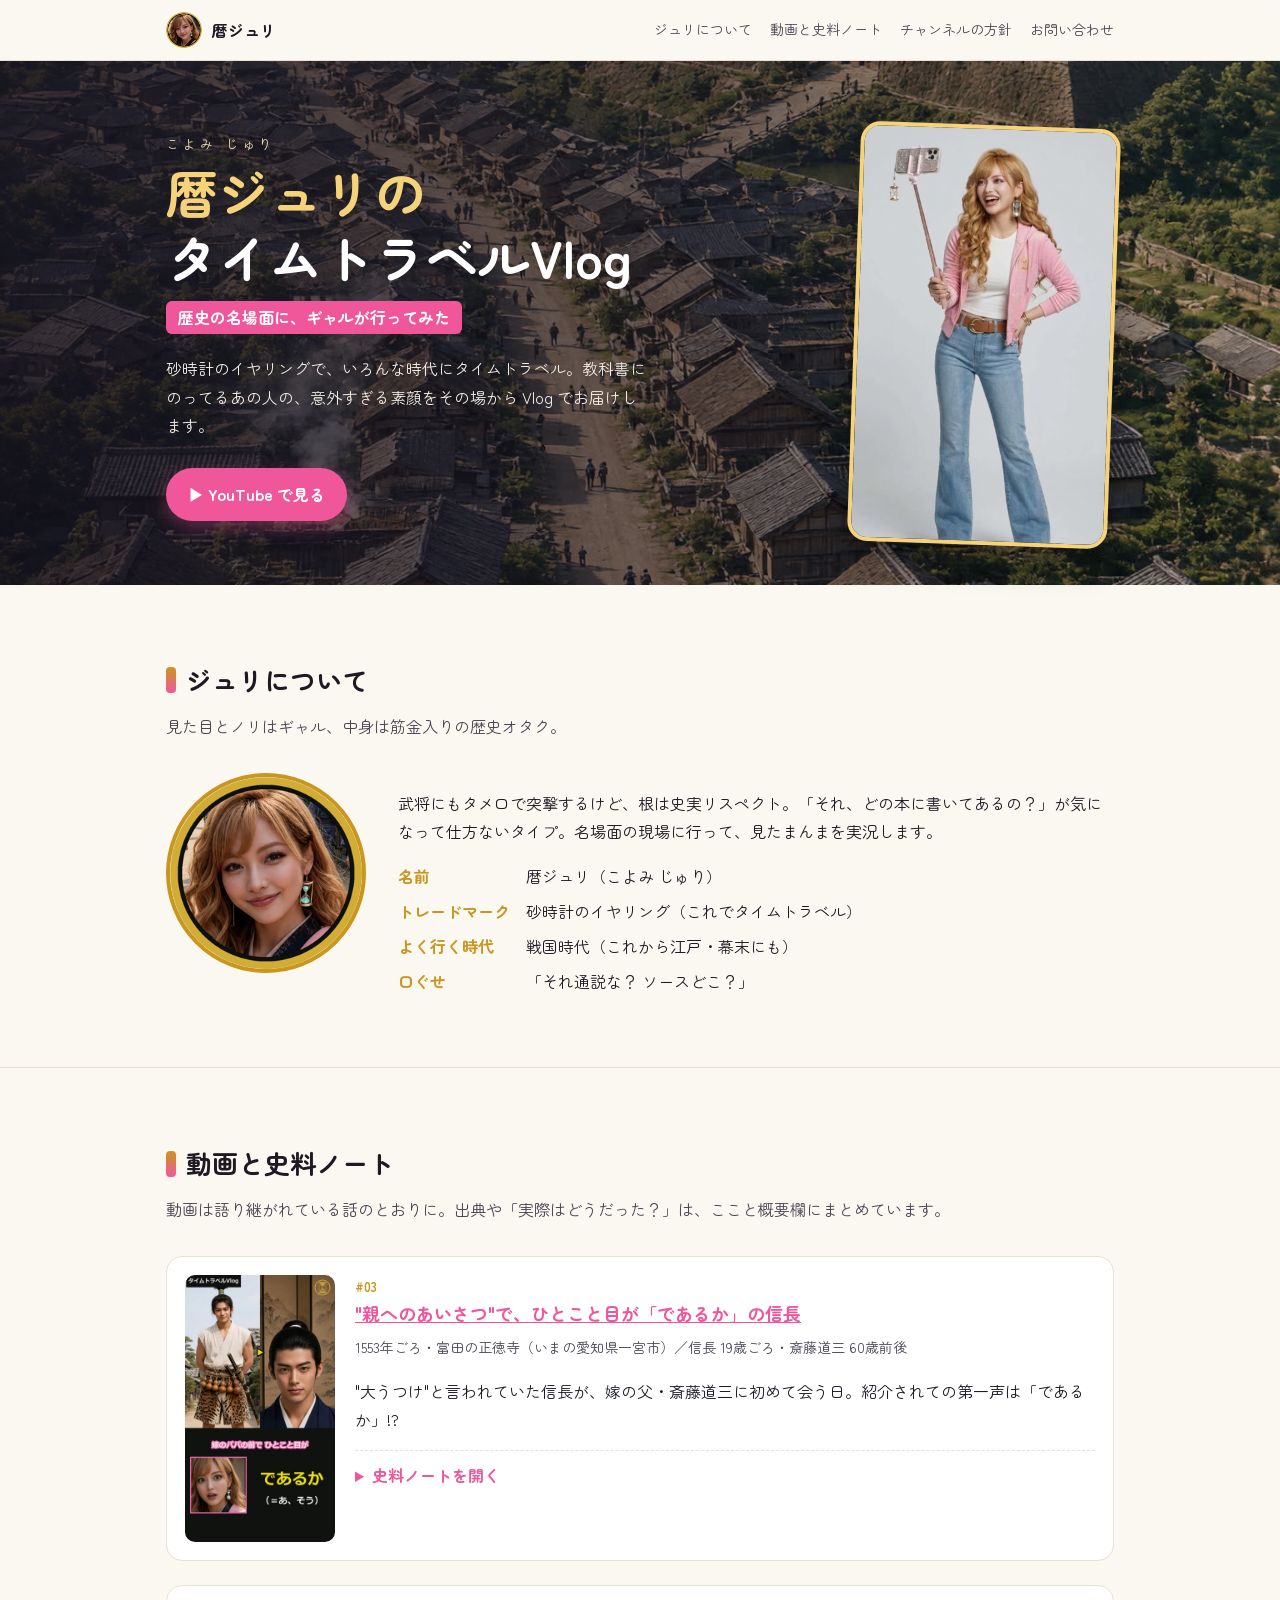
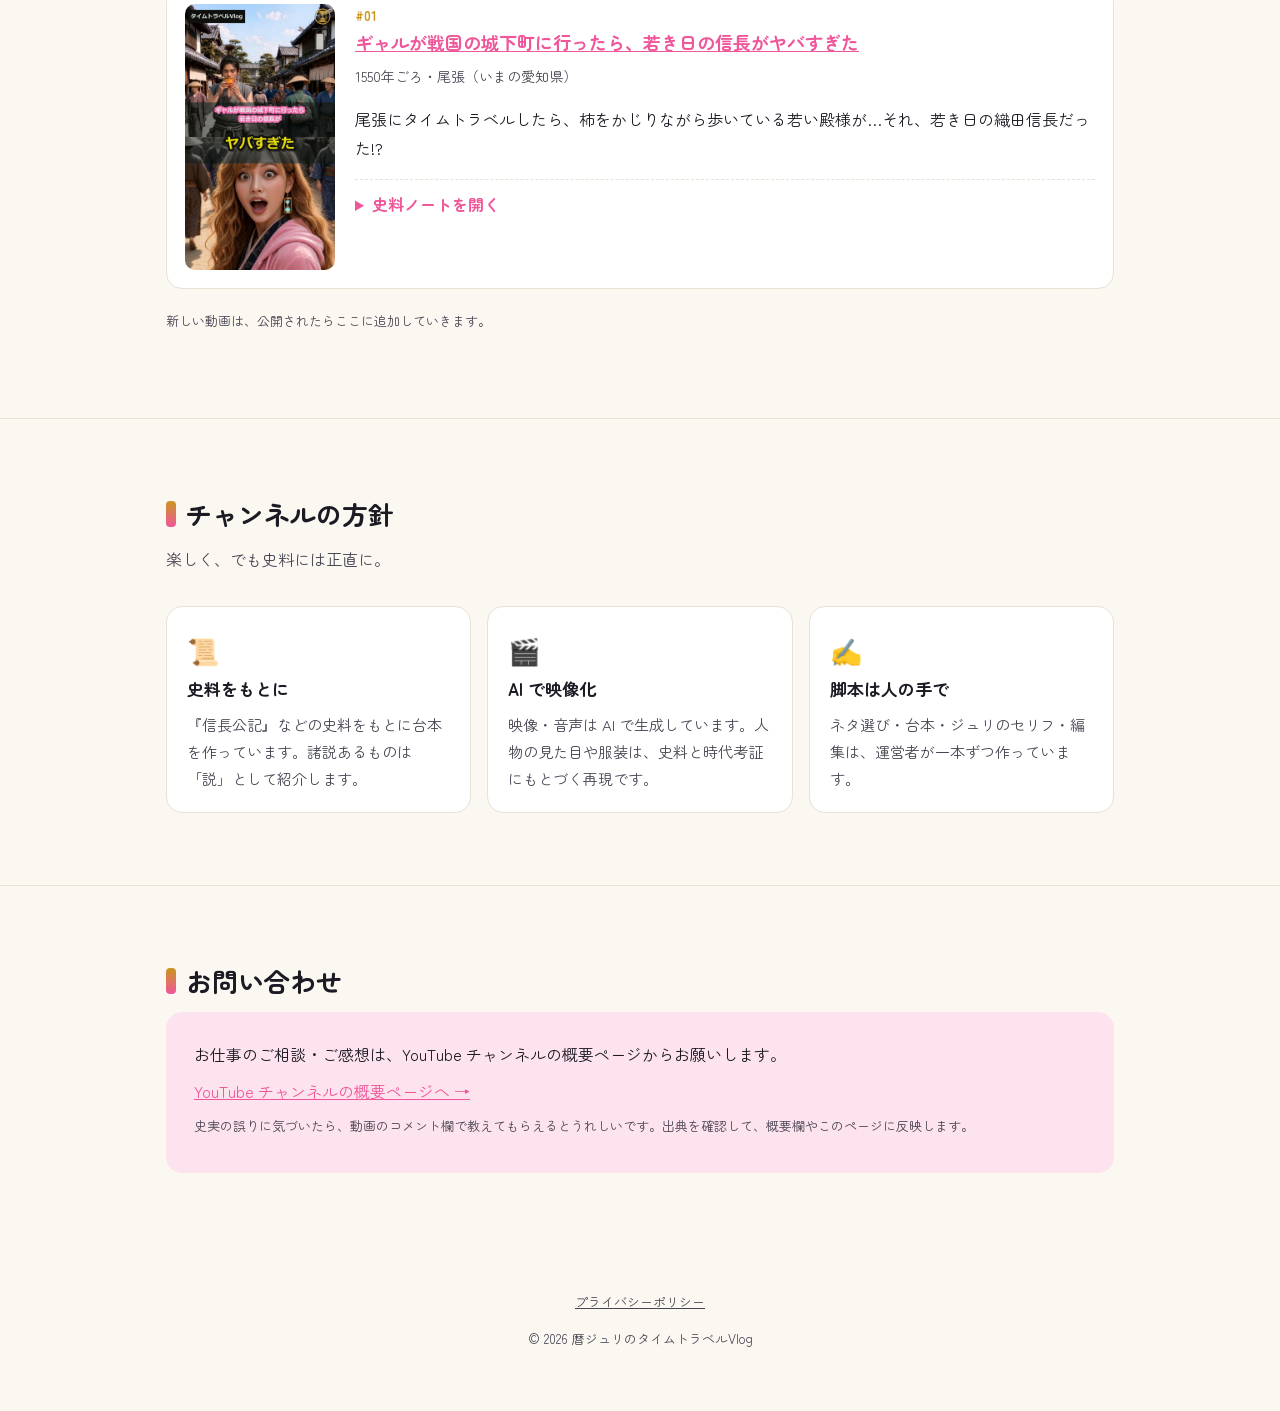
==== index.html @ 8c5e72a0 "Add files via upload" ====
<!doctype html>
<html lang="ja">
<head>
<meta charset="utf-8">
<meta name="viewport" content="width=device-width, initial-scale=1">
<title>暦ジュリのタイムトラベルVlog</title>
<meta name="description" content="歴史の名場面にタイムトラベルするギャル「暦ジュリ」の YouTube チャンネル公式サイト。動画の一覧と、出典・答え合わせの史料ノート。">
<meta property="og:title" content="暦ジュリのタイムトラベルVlog">
<meta property="og:description" content="歴史の名場面に、ギャルが行ってみた。動画と史料ノートの公式サイト。">
<meta property="og:image" content="icon.png">
<link rel="icon" href="favicon.png">
<link rel="preconnect" href="https://fonts.googleapis.com">
<link rel="preconnect" href="https://fonts.gstatic.com" crossorigin>
<link href="https://fonts.googleapis.com/css2?family=Zen+Maru+Gothic:wght@400;700&display=swap" rel="stylesheet">
<link rel="stylesheet" href="style.css">
</head>
<body>

<header class="nav">
  <div class="wrap">
    <a class="brand" href="#top"><img src="icon.png" alt="">暦ジュリ</a>
    <ul>
      <li><a href="#juri">ジュリについて</a></li>
      <li><a href="#videos">動画と史料ノート</a></li>
      <li><a href="#policy">チャンネルの方針</a></li>
      <li><a href="#contact">お問い合わせ</a></li>
    </ul>
  </div>
</header>

<div class="hero" id="top">
  <div class="wrap">
    <div class="hero-text">
      <p class="ruby">こよみ じゅり</p>
      <h1>暦ジュリの<br><span>タイムトラベルVlog</span></h1>
      <p class="tagline">歴史の名場面に、ギャルが行ってみた</p>
      <p class="lead">砂時計のイヤリングで、いろんな時代にタイムトラベル。教科書にのってるあの人の、意外すぎる素顔をその場から Vlog でお届けします。</p>
      <a class="btn" href="https://www.youtube.com/@koyomijuri" target="_blank" rel="noopener">▶ YouTube で見る</a>
    </div>
    <div class="hero-juri"><img src="juri.jpg" alt="自撮り棒を持って笑う暦ジュリ"></div>
  </div>
</div>

<main>
<section id="juri">
  <div class="wrap">
    <h2>ジュリについて</h2>
    <p class="sub">見た目とノリはギャル、中身は筋金入りの歴史オタク。</p>
    <div class="profile">
      <img src="icon.png" alt="暦ジュリの顔">
      <div>
        <p>武将にもタメ口で突撃するけど、根は史実リスペクト。「それ、どの本に書いてあるの？」が気になって仕方ないタイプ。名場面の現場に行って、見たまんまを実況します。</p>
        <dl>
          <dt>名前</dt><dd>暦ジュリ（こよみ じゅり）</dd>
          <dt>トレードマーク</dt><dd>砂時計のイヤリング（これでタイムトラベル）</dd>
          <dt>よく行く時代</dt><dd>戦国時代（これから江戸・幕末にも）</dd>
          <dt>口ぐせ</dt><dd>「それ通説な？ ソースどこ？」</dd>
        </dl>
      </div>
    </div>
  </div>
</section>

<section id="videos">
  <div class="wrap">
    <h2>動画と史料ノート</h2>
    <p class="sub">動画は語り継がれている話のとおりに。出典や「実際はどうだった？」は、ここと概要欄にまとめています。</p>

    <div class="videos">
      <article class="video">
        <a class="thumb" href="https://youtube.com/shorts/IfIPSwm0f0c" target="_blank" rel="noopener"><img src="ep-03.jpg" alt="#03 のサムネイル" loading="lazy"></a>
        <div>
          <p class="no">#03</p>
          <h3><a href="https://youtube.com/shorts/IfIPSwm0f0c" target="_blank" rel="noopener">"親へのあいさつ"で、ひとこと目が「であるか」の信長</a></h3>
          <p class="meta">1553年ごろ・富田の正徳寺（いまの愛知県一宮市）／信長 19歳ごろ・斎藤道三 60歳前後</p>
          <p>"大うつけ"と言われていた信長が、嫁の父・斎藤道三に初めて会う日。紹介されての第一声は「であるか」!?</p>
          <details>
            <summary>史料ノートを開く</summary>
            <p class="note">出典:『信長公記』首巻「山城道三と信長御参会の事」（太田牛一）</p>
            <ul>
              <li>道三は町はずれの小さな家に隠れて、信長の行列をのぞき見していた</li>
              <li>行列の信長は茶筅髷・袖を外した湯帷子・腰にひょうたん。長さ約6.4mの朱槍およそ500本、弓・鉄砲500挺</li>
              <li>寺に着くと屏風で囲って髪を結い直し、長袴の正装に。家来たちは「今までのたわけは、わざとだったのか」と肝をつぶした</li>
              <li>「こちらが山城殿（道三）です」と紹介されて「であるか」。そのあと座敷に入って、きちんと礼をした</li>
              <li>帰り道、道三は「わしの子らは、いずれあのたわけの家来になるだろう」と答えた。この日から、道三の前で信長をたわけと言う人はいなくなった</li>
            </ul>
            <p class="note">※ 年代と「初めての対面だった」ことは通説です。服装・髪の形は推定にもとづく再現です。</p>
          </details>
        </div>
      </article>

      <article class="video">
        <a class="thumb" href="https://youtube.com/shorts/iDWsR5XZRWU" target="_blank" rel="noopener"><img src="ep-01.jpg" alt="#01 のサムネイル" loading="lazy"></a>
        <div>
          <p class="no">#01</p>
          <h3><a href="https://youtube.com/shorts/iDWsR5XZRWU" target="_blank" rel="noopener">ギャルが戦国の城下町に行ったら、若き日の信長がヤバすぎた</a></h3>
          <p class="meta">1550年ごろ・尾張（いまの愛知県）</p>
          <p>尾張にタイムトラベルしたら、柿をかじりながら歩いている若い殿様が…それ、若き日の織田信長だった!?</p>
          <details>
            <summary>史料ノートを開く</summary>
            <p class="note">出典:『信長公記』（太田牛一）／ルイス・フロイスの記録</p>
            <ul>
              <li>若いころの信長の身なり（茶筅髷・袖なしの着物・腰の縄とひょうたん）は『信長公記』の記述にもとづく</li>
              <li>町を歩きながら柿や瓜をかじり、人に寄りかかって歩いていた、と書かれている</li>
            </ul>
            <p class="note">※ 諸説あるものは「説」として紹介しています。</p>
          </details>
        </div>
      </article>
    </div>
    <p class="note" style="margin-top:20px">新しい動画は、公開されたらここに追加していきます。</p>
  </div>
</section>

<section id="policy">
  <div class="wrap">
    <h2>チャンネルの方針</h2>
    <p class="sub">楽しく、でも史料には正直に。</p>
    <div class="policy">
      <div>
        <div class="icon">📜</div>
        <h3>史料をもとに</h3>
        <p>『信長公記』などの史料をもとに台本を作っています。諸説あるものは「説」として紹介します。</p>
      </div>
      <div>
        <div class="icon">🎬</div>
        <h3>AI で映像化</h3>
        <p>映像・音声は AI で生成しています。人物の見た目や服装は、史料と時代考証にもとづく再現です。</p>
      </div>
      <div>
        <div class="icon">✍️</div>
        <h3>脚本は人の手で</h3>
        <p>ネタ選び・台本・ジュリのセリフ・編集は、運営者が一本ずつ作っています。</p>
      </div>
    </div>
  </div>
</section>

<section id="contact">
  <div class="wrap">
    <h2>お問い合わせ</h2>
    <div class="contact">
      <p>お仕事のご相談・ご感想は、YouTube チャンネルの概要ページからお願いします。</p>
      <p><a href="https://www.youtube.com/@koyomijuri/about" target="_blank" rel="noopener">YouTube チャンネルの概要ページへ →</a></p>
      <p class="note">史実の誤りに気づいたら、動画のコメント欄で教えてもらえるとうれしいです。出典を確認して、概要欄やこのページに反映します。</p>
    </div>
  </div>
</section>
</main>

<footer>
  <div class="wrap">
    <p><a href="privacy.html">プライバシーポリシー</a></p>
    <p>© 2026 暦ジュリのタイムトラベルVlog</p>
  </div>
</footer>

</body>
</html>
---- style.css ----
:root {
  --ink: #1d1a24;
  --ink-soft: #4a4553;
  --paper: #fbf8f2;
  --card: #ffffff;
  --line: #e8e1d4;
  --gold: #c9971f;
  --gold-soft: #f3e4b9;
  --pink: #f0569a;
  --pink-soft: #fde3ee;
  --radius: 16px;
}
@media (prefers-color-scheme: dark) {
  :root {
    --ink: #f3eee6;
    --ink-soft: #c2bbb0;
    --paper: #17141c;
    --card: #221e29;
    --line: #3a3443;
    --gold-soft: #3d3218;
    --pink-soft: #3d1f2d;
  }
}
* { box-sizing: border-box; }
html { scroll-behavior: smooth; }
body {
  margin: 0;
  background: var(--paper);
  color: var(--ink);
  font-family: "Zen Maru Gothic", "Hiragino Maru Gothic ProN", "Yu Gothic", sans-serif;
  line-height: 1.8;
  font-size: 16px;
}
a { color: var(--pink); }
img { max-width: 100%; display: block; }
.wrap { max-width: 980px; margin: 0 auto; padding: 0 16px; }
.hero .wrap > *, .profile > *, .video > * { min-width: 0; }
h3, p, li, dd { overflow-wrap: anywhere; }

/* ヘッダー */
.nav {
  position: sticky; top: 0; z-index: 10;
  background: color-mix(in srgb, var(--paper) 88%, transparent);
  backdrop-filter: blur(8px);
  border-bottom: 1px solid var(--line);
}
.nav .wrap { display: flex; align-items: center; justify-content: space-between; height: 60px; gap: 12px; }
.brand { display: flex; align-items: center; gap: 10px; text-decoration: none; color: var(--ink); font-weight: 700; }
.brand img { width: 36px; height: 36px; border-radius: 50%; }
.nav ul { display: flex; gap: 18px; list-style: none; margin: 0; padding: 0; font-size: 14px; }
.nav ul a { color: var(--ink-soft); text-decoration: none; }
.nav ul a:hover { color: var(--pink); }

/* ヒーロー */
.hero {
  position: relative;
  background: url("hero-bg.jpg") center / cover no-repeat;
  color: #fff;
}
.hero::before {
  content: ""; position: absolute; inset: 0;
  background: linear-gradient(90deg, rgba(20,16,28,.82) 0%, rgba(20,16,28,.55) 55%, rgba(20,16,28,.2) 100%);
}
.hero .wrap { position: relative; display: grid; grid-template-columns: 1fr 260px; align-items: end; gap: 24px; padding-top: 64px; }
.hero-text { padding-bottom: 64px; }
.hero .ruby { font-size: 13px; letter-spacing: .3em; color: var(--gold-soft); margin: 0; }
.hero h1 { font-size: clamp(32px, 6vw, 52px); line-height: 1.25; margin: 4px 0 12px; color: #f6d27a; }
.hero h1 span { color: #fff; }
.tagline {
  display: inline-block; background: var(--pink); color: #fff;
  padding: 2px 12px; border-radius: 6px; font-weight: 700; margin: 0 0 20px;
}
.hero p.lead { max-width: 30em; margin: 0 0 28px; color: #f1ece4; }
.btn {
  display: inline-flex; align-items: center; gap: 8px;
  background: var(--pink); color: #fff; text-decoration: none; font-weight: 700;
  padding: 12px 22px; border-radius: 999px; box-shadow: 0 6px 18px rgba(240,86,154,.35);
}
.btn:hover { filter: brightness(1.08); }
.hero-juri { padding-bottom: 40px; }
.hero-juri img { width: 100%; height: auto; max-height: 420px; object-fit: cover; object-position: top; border-radius: 20px; border: 4px solid #f6d27a; box-shadow: 0 14px 32px rgba(0,0,0,.45); transform: rotate(2deg); }

/* セクション */
section { padding: 72px 0; }
section + section { border-top: 1px solid var(--line); }
h2 { font-size: 26px; margin: 0 0 8px; display: flex; align-items: center; gap: 10px; }
h2::before { content: ""; width: 10px; height: 26px; border-radius: 4px; background: linear-gradient(var(--gold), var(--pink)); }
.sub { color: var(--ink-soft); margin: 0 0 32px; }

/* ジュリ紹介 */
.profile { display: grid; grid-template-columns: 200px 1fr; gap: 32px; align-items: start; }
.profile img { border-radius: 50%; border: 4px solid var(--gold); }
.profile dl { display: grid; grid-template-columns: 7em 1fr; gap: 6px 16px; margin: 16px 0 0; }
.profile dt { color: var(--gold); font-weight: 700; }
.profile dd { margin: 0; }

/* 動画 */
.videos { display: grid; gap: 24px; }
.video {
  display: grid; grid-template-columns: 150px 1fr; gap: 20px;
  background: var(--card); border: 1px solid var(--line); border-radius: var(--radius); padding: 18px;
}
.video .thumb { border-radius: 10px; overflow: hidden; aspect-ratio: 9 / 16; background: var(--line); }
.video .thumb img { width: 100%; height: 100%; object-fit: cover; }
.video .no { font-size: 13px; color: var(--gold); font-weight: 700; margin: 0; }
.video h3 { font-size: 18px; margin: 2px 0 8px; line-height: 1.5; }
.meta { font-size: 14px; color: var(--ink-soft); margin: 0 0 10px; }
details { border-top: 1px dashed var(--line); margin-top: 12px; padding-top: 10px; }
summary { cursor: pointer; font-weight: 700; color: var(--pink); }
details ul { padding-left: 1.2em; margin: 10px 0 0; font-size: 15px; }
details li { margin-bottom: 6px; }
.note { font-size: 13px; color: var(--ink-soft); }

/* 方針 */
.policy { display: grid; grid-template-columns: repeat(3, 1fr); gap: 16px; }
.policy > div { background: var(--card); border: 1px solid var(--line); border-radius: var(--radius); padding: 20px; }
.policy h3 { margin: 0 0 6px; font-size: 17px; }
.policy p { margin: 0; font-size: 15px; color: var(--ink-soft); }
.policy .icon { font-size: 26px; }

/* 連絡 */
.contact { background: var(--pink-soft); border-radius: var(--radius); padding: 28px; }
.contact p { margin: 0 0 8px; }

footer { padding: 32px 0 48px; font-size: 13px; color: var(--ink-soft); text-align: center; }
footer a { color: var(--ink-soft); }

/* プライバシーポリシー */
.doc { max-width: 760px; }
.doc h1 { font-size: 28px; }
.doc h2 { font-size: 19px; margin-top: 32px; }
.doc h2::before { height: 19px; width: 8px; }

@media (max-width: 720px) {
  .nav ul { display: none; }
  .hero .wrap { grid-template-columns: 1fr; padding-top: 40px; }
  .hero-text { padding-bottom: 8px; }
  .hero-juri { justify-self: center; width: 180px; padding-bottom: 32px; }
  .profile { grid-template-columns: 1fr; }
  .profile img { width: 160px; }
  .video { grid-template-columns: 96px 1fr; gap: 14px; padding: 14px; }
  .policy { grid-template-columns: 1fr; }
  section { padding: 52px 0; }
}
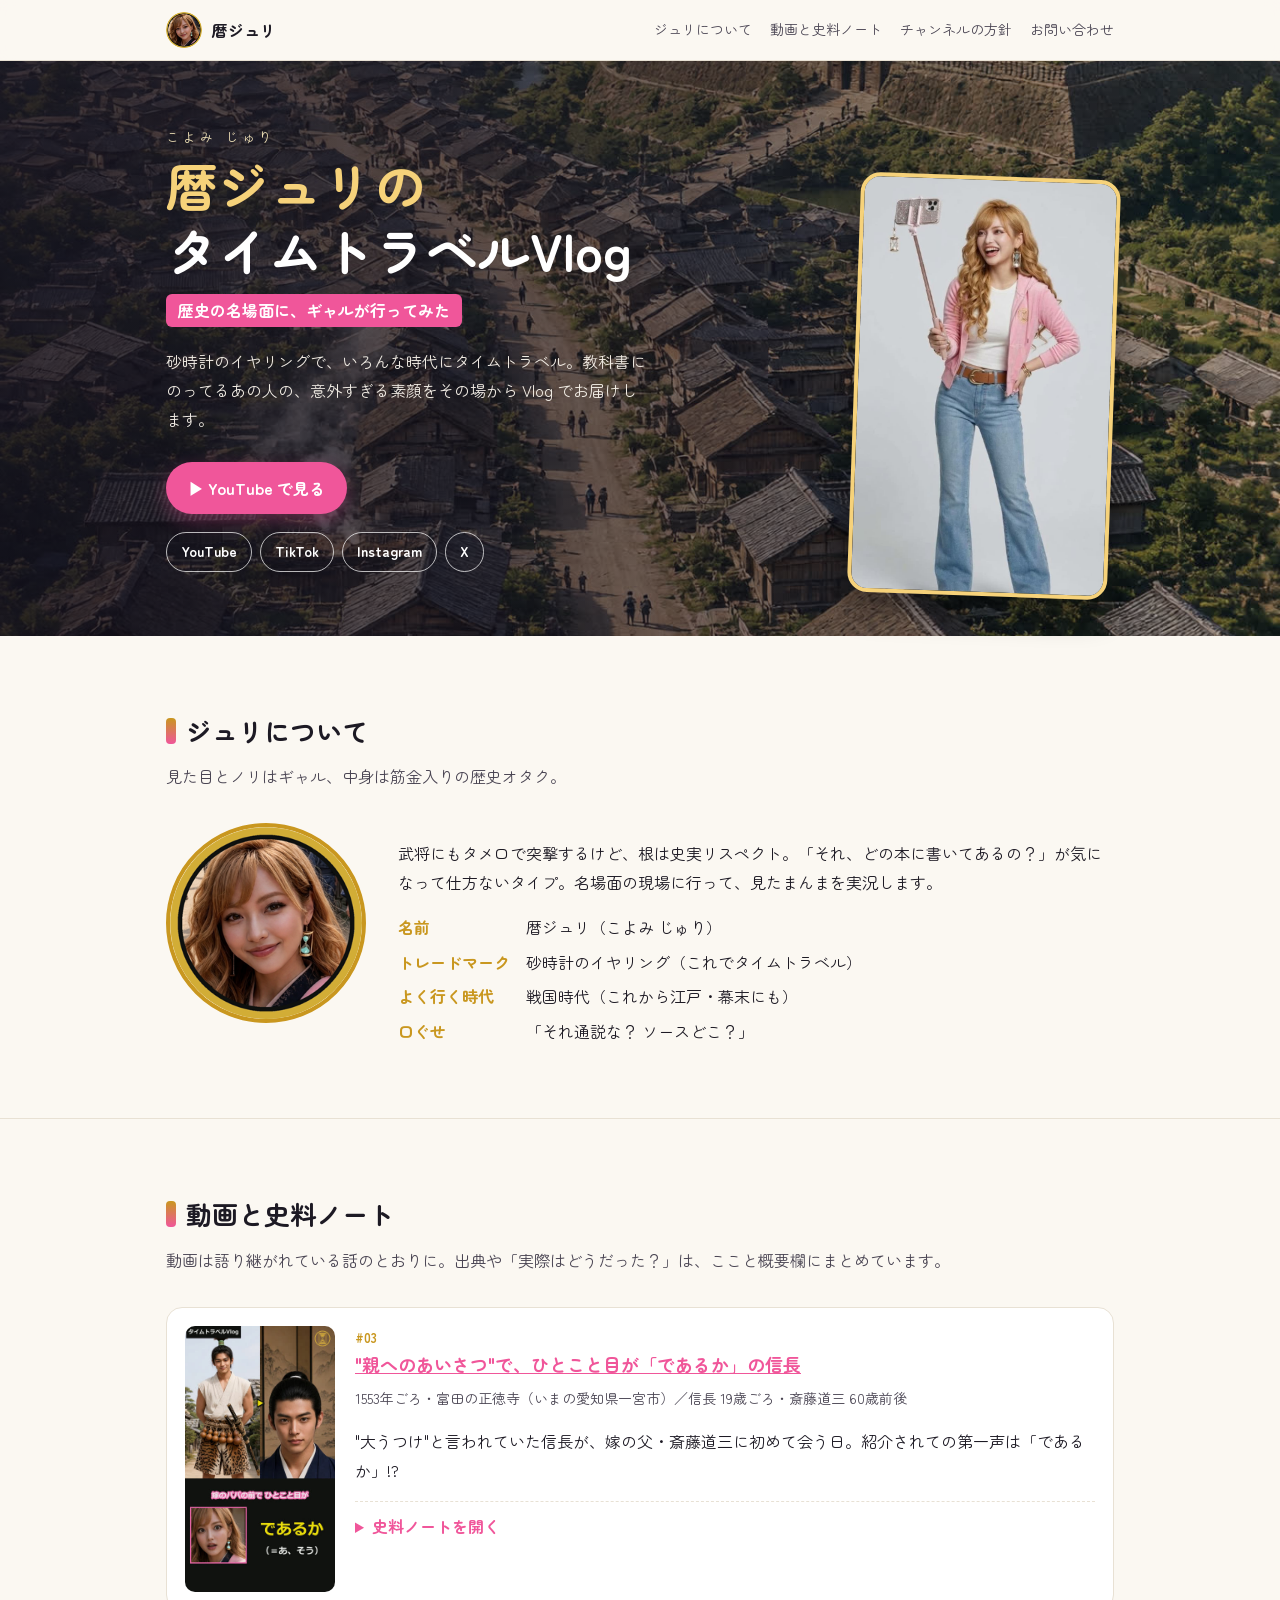
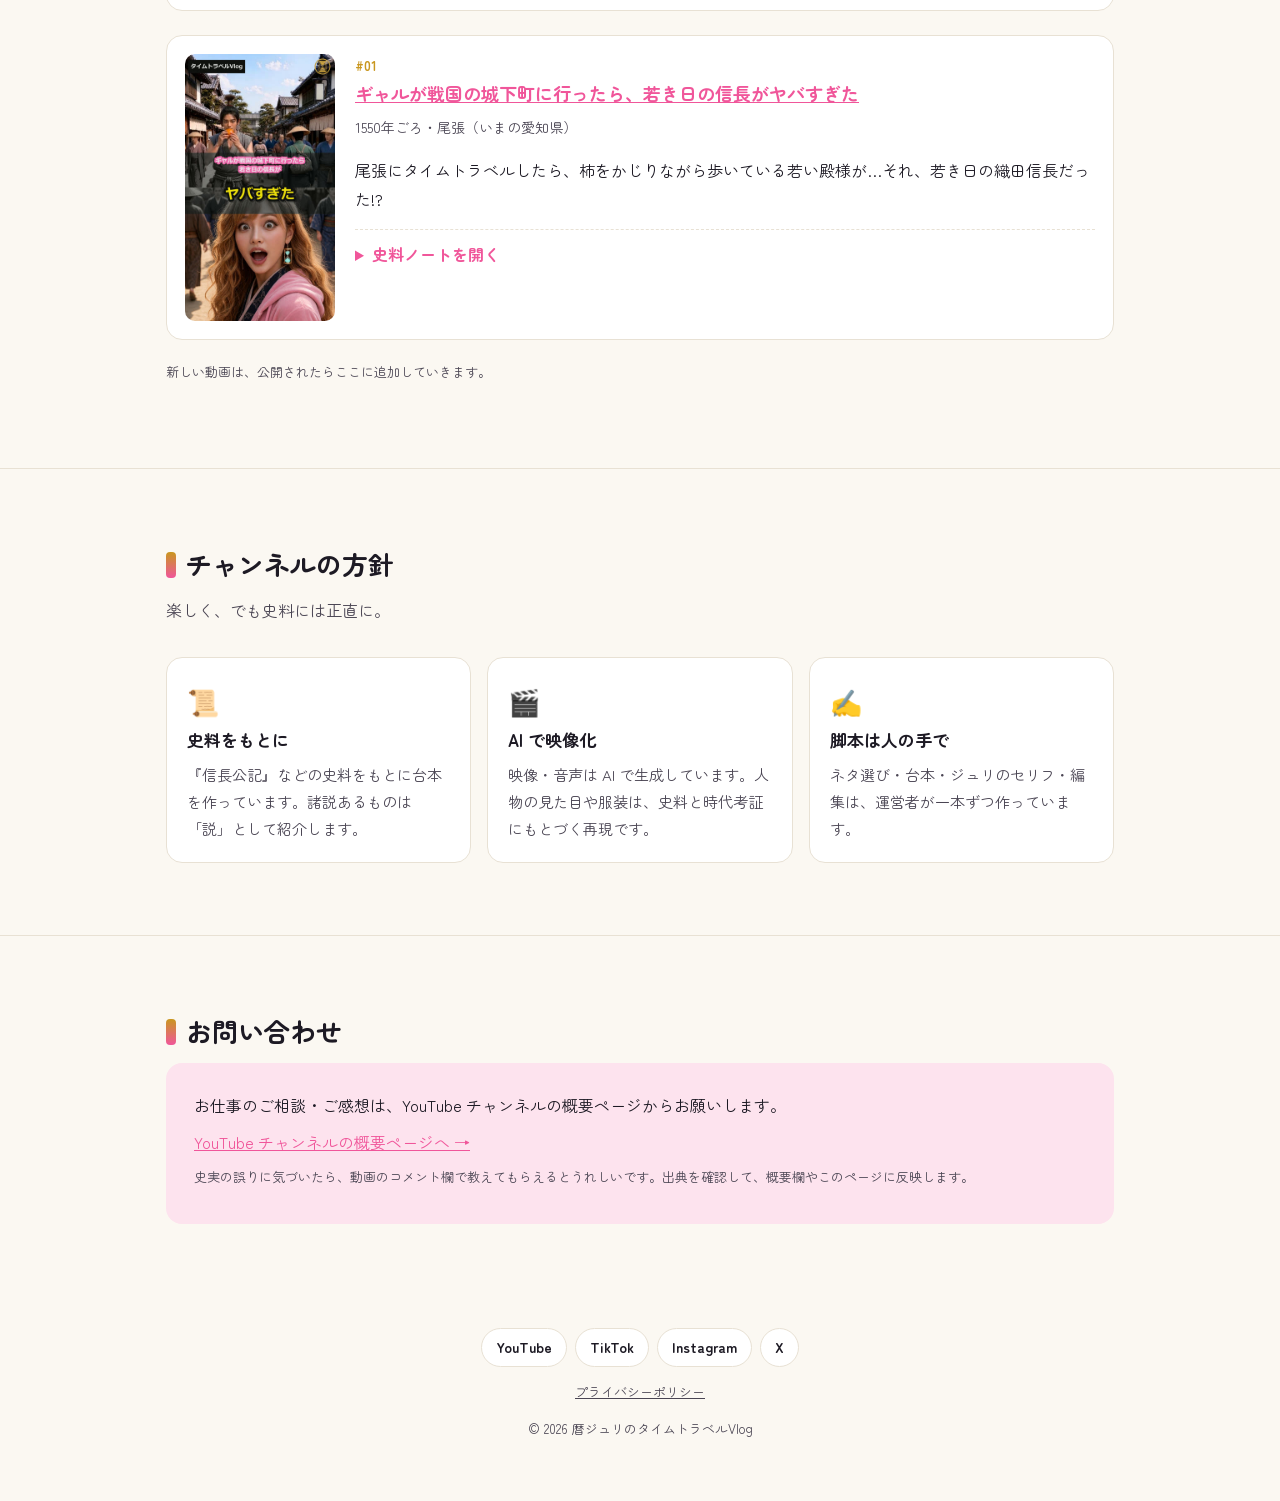
==== commit 7dd955c5: "Add files via upload" ====
--- a/index.html
+++ b/index.html
@@ -36,6 +36,12 @@
       <p class="tagline">歴史の名場面に、ギャルが行ってみた</p>
       <p class="lead">砂時計のイヤリングで、いろんな時代にタイムトラベル。教科書にのってるあの人の、意外すぎる素顔をその場から Vlog でお届けします。</p>
       <a class="btn" href="https://www.youtube.com/@koyomijuri" target="_blank" rel="noopener">▶ YouTube で見る</a>
+      <ul class="sns hero-sns">
+        <li><a href="https://www.youtube.com/@koyomijuri" target="_blank" rel="noopener">YouTube</a></li>
+        <li><a href="https://www.tiktok.com/@koyomijuri" target="_blank" rel="noopener">TikTok</a></li>
+        <li><a href="https://www.instagram.com/koyomi_juri/" target="_blank" rel="noopener">Instagram</a></li>
+        <li><a href="https://x.com/koyomijuri" target="_blank" rel="noopener">X</a></li>
+      </ul>
     </div>
     <div class="hero-juri"><img src="juri.jpg" alt="自撮り棒を持って笑う暦ジュリ"></div>
   </div>
@@ -150,6 +156,12 @@
 
 <footer>
   <div class="wrap">
+    <ul class="sns foot-sns">
+        <li><a href="https://www.youtube.com/@koyomijuri" target="_blank" rel="noopener">YouTube</a></li>
+        <li><a href="https://www.tiktok.com/@koyomijuri" target="_blank" rel="noopener">TikTok</a></li>
+        <li><a href="https://www.instagram.com/koyomi_juri/" target="_blank" rel="noopener">Instagram</a></li>
+        <li><a href="https://x.com/koyomijuri" target="_blank" rel="noopener">X</a></li>
+      </ul>
     <p><a href="privacy.html">プライバシーポリシー</a></p>
     <p>© 2026 暦ジュリのタイムトラベルVlog</p>
   </div>
--- a/style.css
+++ b/style.css
@@ -80,6 +80,16 @@
 .hero-juri { padding-bottom: 40px; }
 .hero-juri img { width: 100%; height: auto; max-height: 420px; object-fit: cover; object-position: top; border-radius: 20px; border: 4px solid #f6d27a; box-shadow: 0 14px 32px rgba(0,0,0,.45); transform: rotate(2deg); }
 
+/* SNS */
+.sns { list-style: none; margin: 0; padding: 0; display: flex; flex-wrap: wrap; gap: 8px; }
+.sns a { display: inline-block; padding: 6px 14px; border-radius: 999px; font-size: 14px; font-weight: 700; text-decoration: none; }
+.hero-sns { margin-top: 18px; }
+.hero-sns a { color: #fff; border: 1.5px solid rgba(255,255,255,.7); }
+.hero-sns a:hover { background: rgba(255,255,255,.15); }
+.foot-sns { justify-content: center; margin-bottom: 12px; }
+.foot-sns a { color: var(--ink); border: 1.5px solid var(--line); background: var(--card); }
+.foot-sns a:hover { border-color: var(--pink); color: var(--pink); }
+
 /* セクション */
 section { padding: 72px 0; }
 section + section { border-top: 1px solid var(--line); }
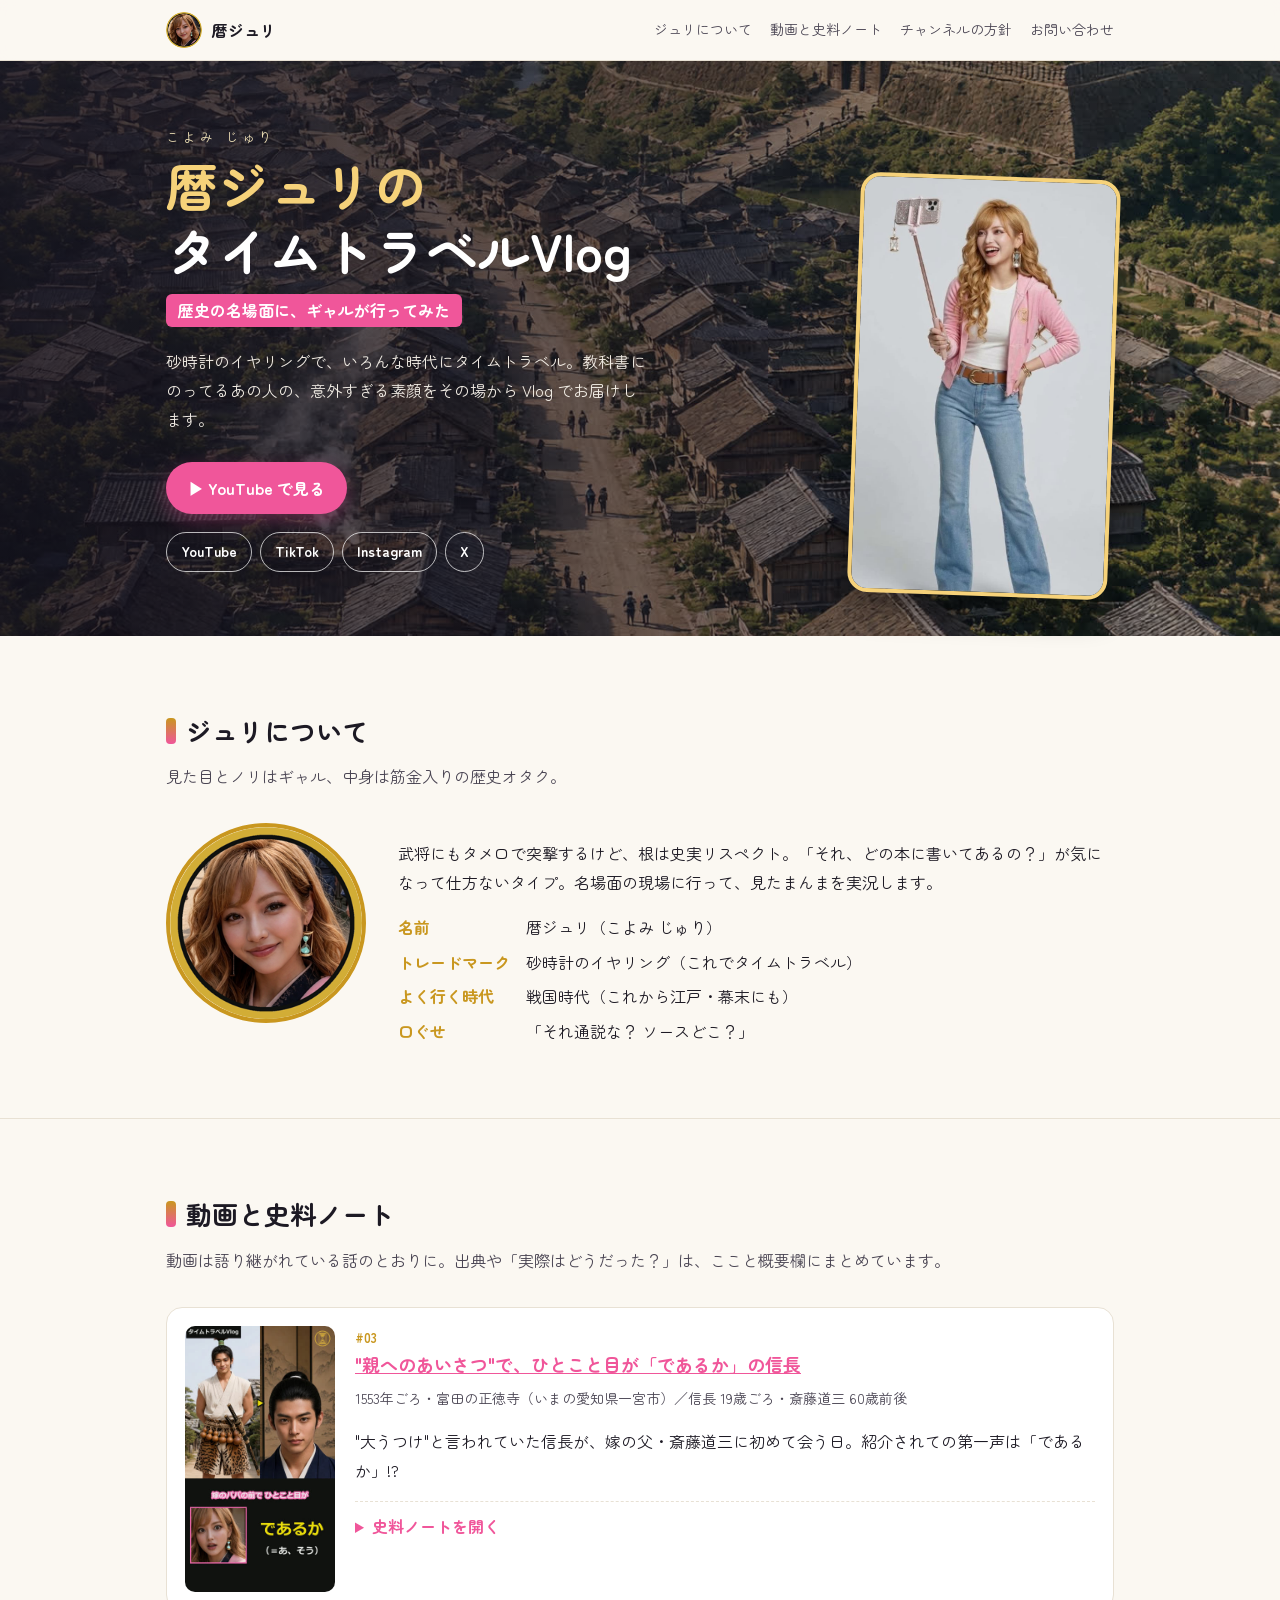
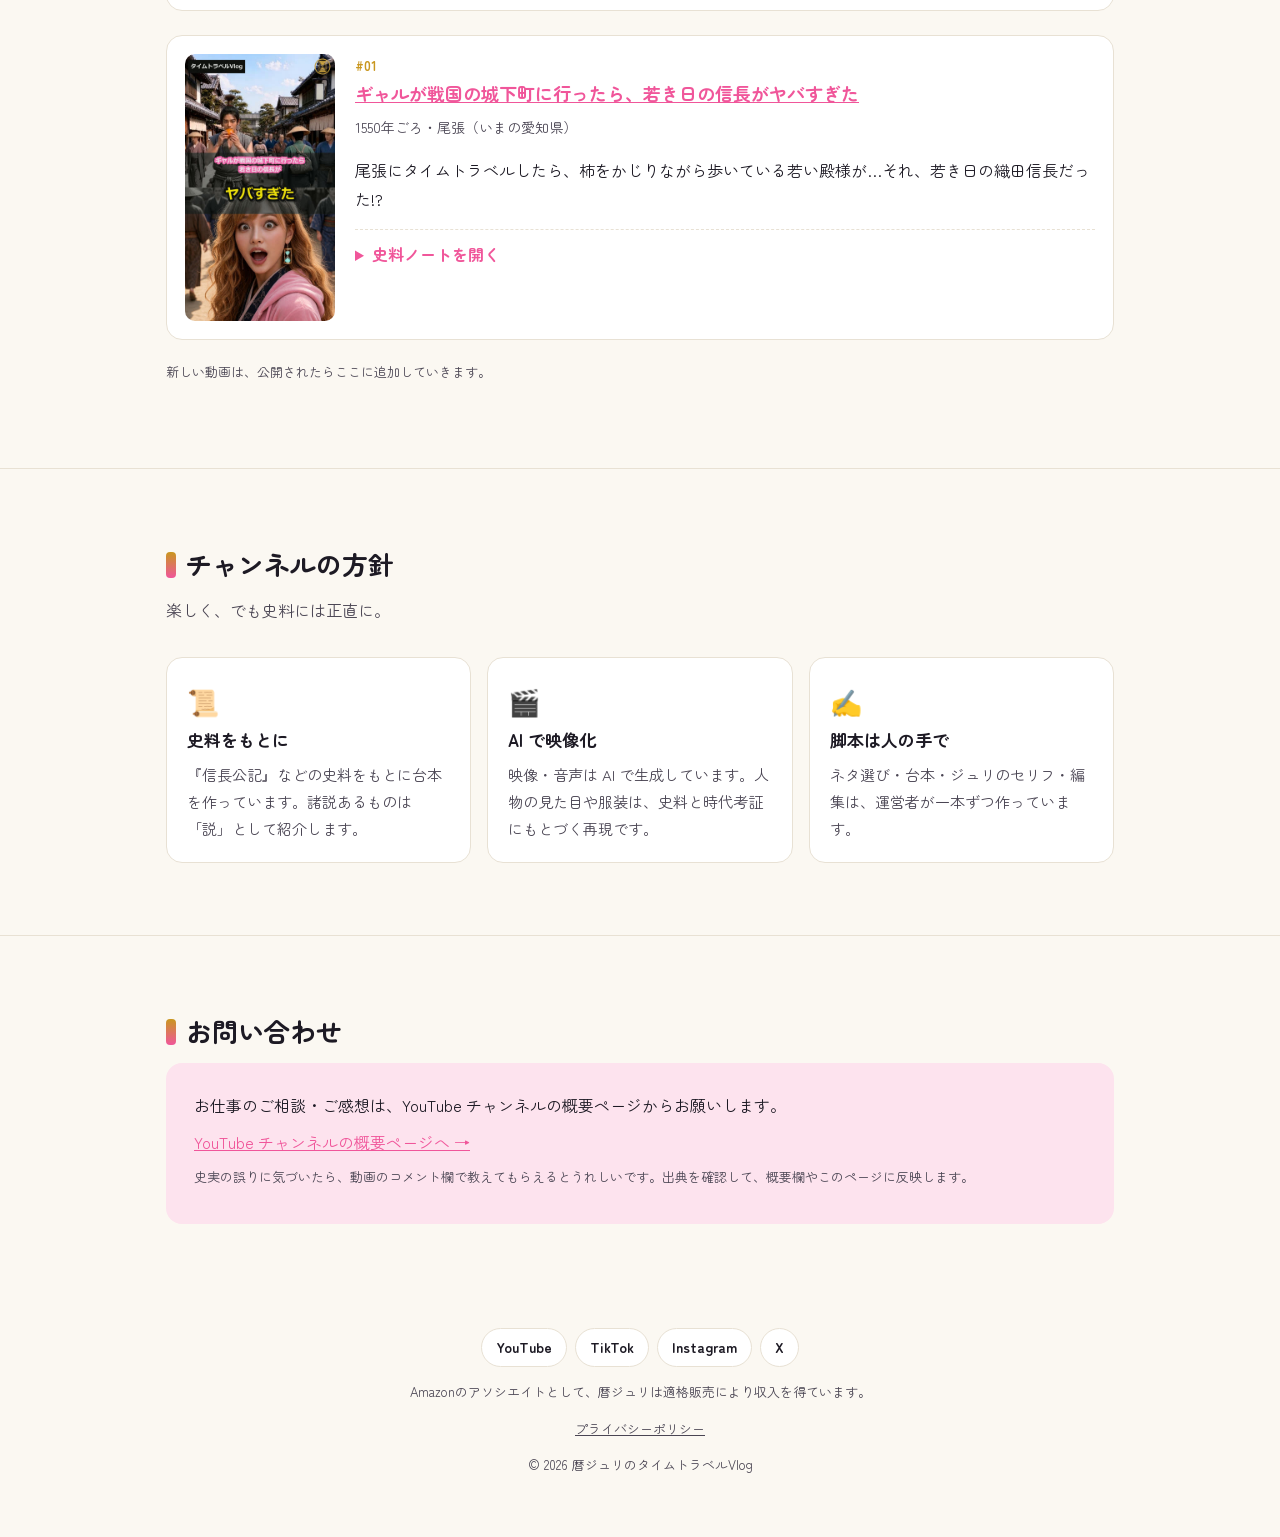
==== commit 15390b17: "index.html: Amazon アソシエイトの表示を追加" ====
--- a/index.html
+++ b/index.html
@@ -162,6 +162,7 @@
         <li><a href="https://www.instagram.com/koyomi_juri/" target="_blank" rel="noopener">Instagram</a></li>
         <li><a href="https://x.com/koyomijuri" target="_blank" rel="noopener">X</a></li>
       </ul>
+    <p class="note">Amazonのアソシエイトとして、暦ジュリは適格販売により収入を得ています。</p>
     <p><a href="privacy.html">プライバシーポリシー</a></p>
     <p>© 2026 暦ジュリのタイムトラベルVlog</p>
   </div>
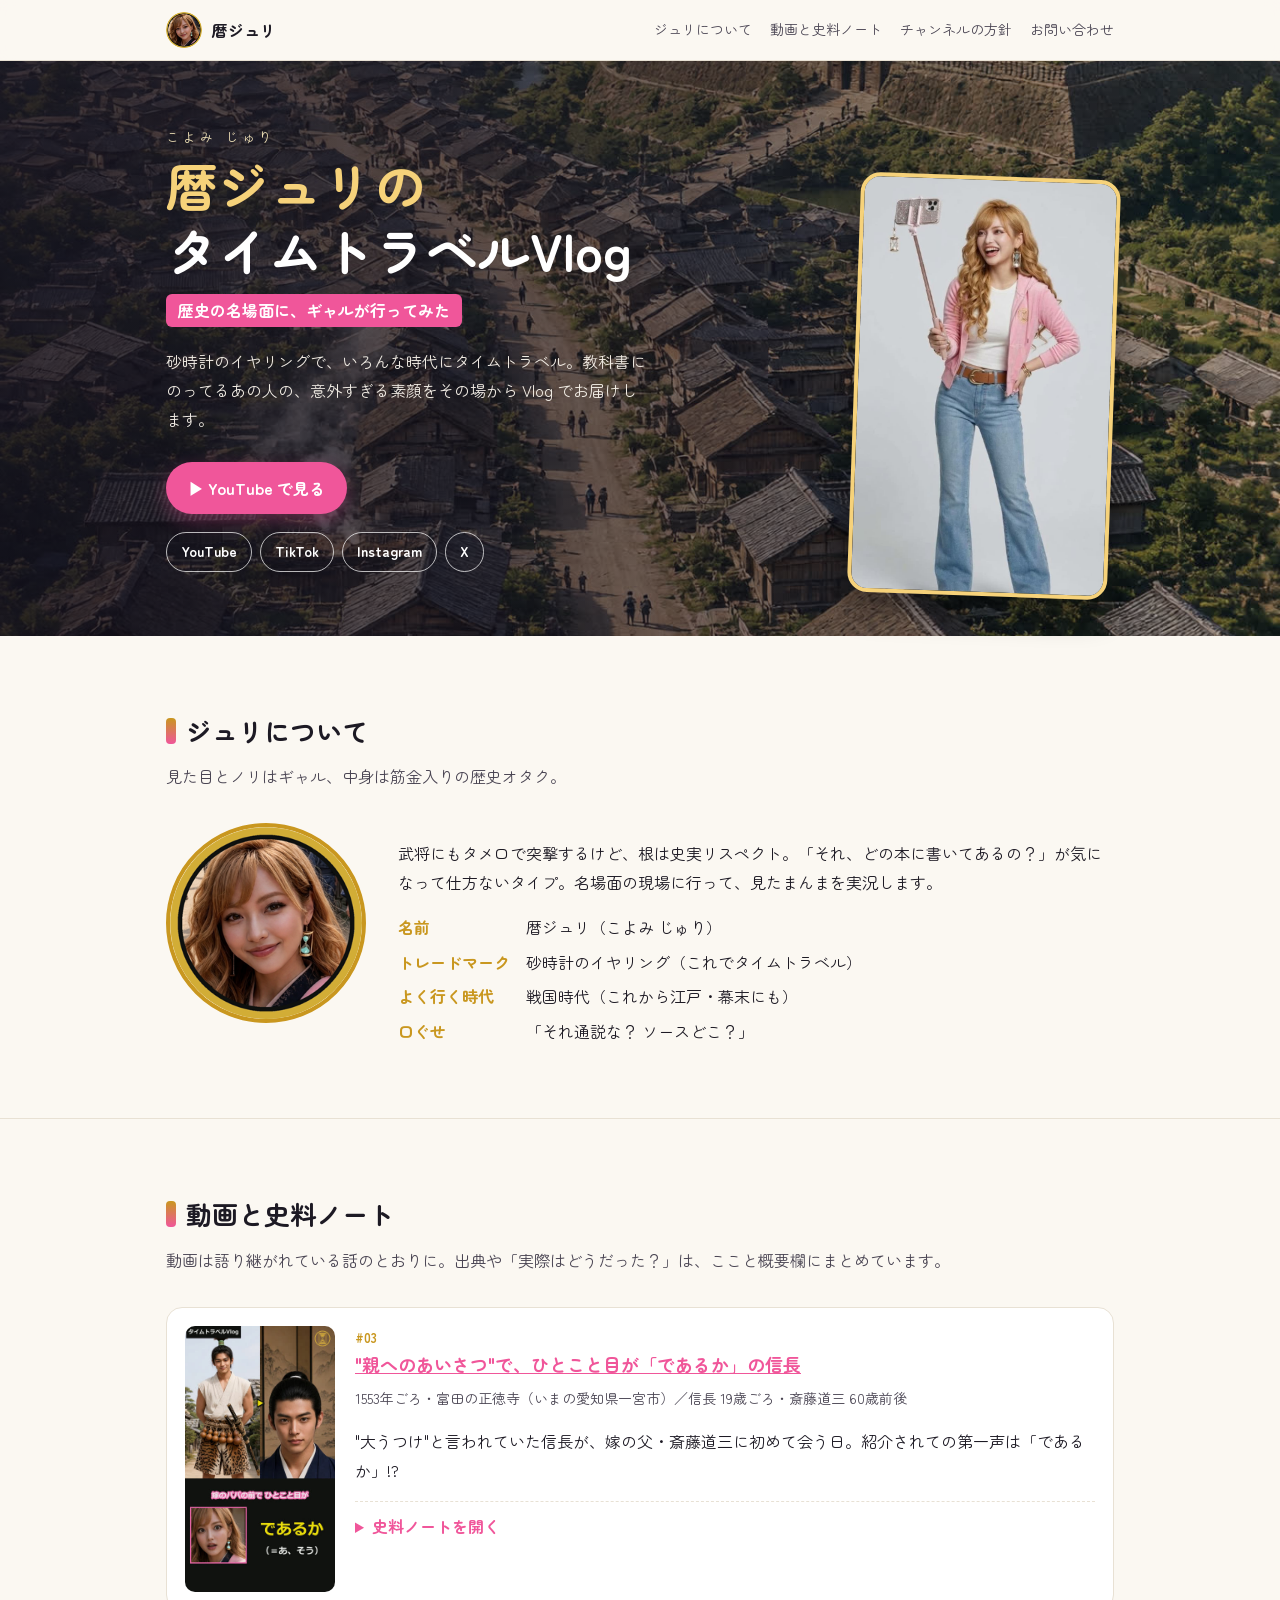
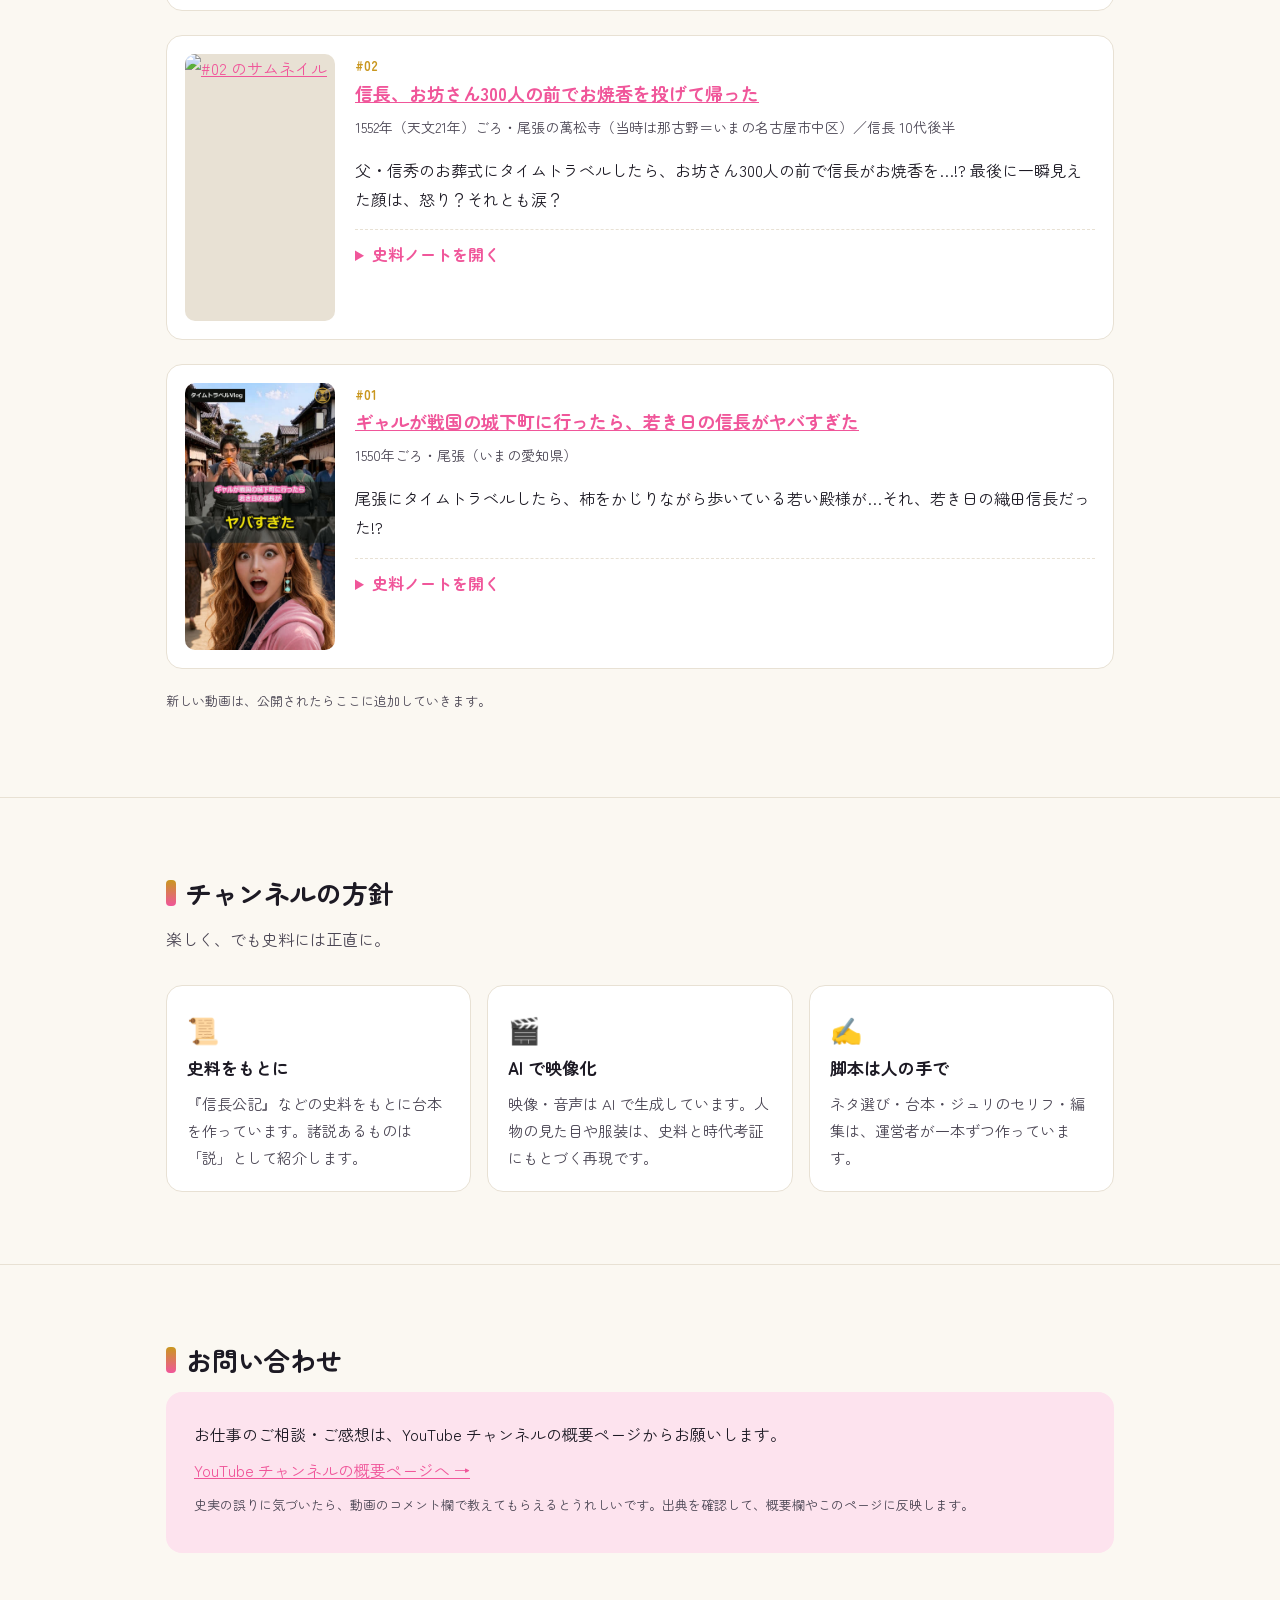
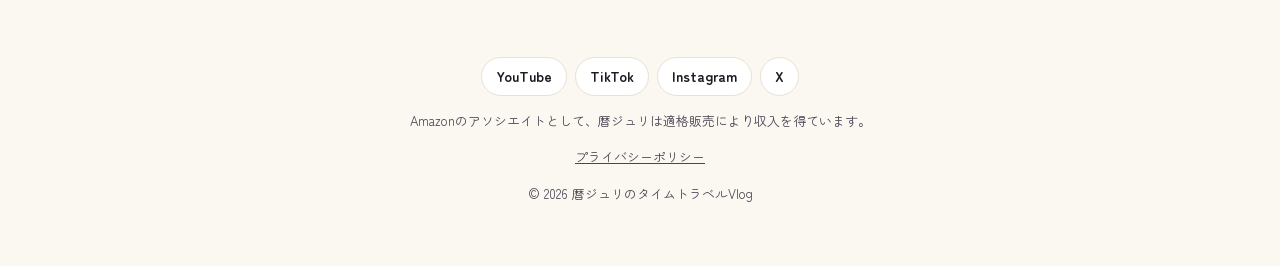
==== commit ca565c54: "Add files via upload" ====
--- a/index.html
+++ b/index.html
@@ -96,6 +96,27 @@
       </article>
 
       <article class="video">
+        <a class="thumb" href="https://youtube.com/shorts/Pb2_9J9bkes" target="_blank" rel="noopener"><img src="ep-02.jpg" alt="#02 のサムネイル" loading="lazy"></a>
+        <div>
+          <p class="no">#02</p>
+          <h3><a href="https://youtube.com/shorts/Pb2_9J9bkes" target="_blank" rel="noopener">信長、お坊さん300人の前でお焼香を投げて帰った</a></h3>
+          <p class="meta">1552年（天文21年）ごろ・尾張の萬松寺（当時は那古野＝いまの名古屋市中区）／信長 10代後半</p>
+          <p>父・信秀のお葬式にタイムトラベルしたら、お坊さん300人の前で信長がお焼香を…!? 最後に一瞬見えた顔は、怒り？それとも涙？</p>
+          <details>
+            <summary>史料ノートを開く</summary>
+            <p class="note">出典:『信長公記』首巻「備後守病死の事」（太田牛一）</p>
+            <ul>
+              <li>信長は、柄の長い大刀と脇差を三五縄（わら縄）で巻き、髪は茶筅髷、袴もはかずに仏前へ</li>
+              <li>「抹香をくはつと御つかみ候て、仏前へ投懸け御帰る」（抹香をぐわっとつかんで、仏前へ投げかけて帰った）</li>
+              <li>弟の勘十郎（信勝）は、折り目の立った肩衣・袴で、作法どおりにふるまった</li>
+              <li>みんなは「例の大うつけよ」と噂したが、九州から来ていた旅の僧が一人だけ「あれこそ国は持つ人よ」と言った、と伝わる（原文は「申したる由なり」＝伝聞）</li>
+            </ul>
+            <p class="note">※ 年代は有力な説（1549年・1551年説もあります）。なぜ投げたのかは史料に書かれていません（怒り・悲しみなどは後の時代の解釈）。投げた先は原文では「仏前」で、位牌や棺とは書かれていません。正座と本堂の様子は演出・推定にもとづく再現です。</p>
+          </details>
+        </div>
+      </article>
+
+      <article class="video">
         <a class="thumb" href="https://youtube.com/shorts/iDWsR5XZRWU" target="_blank" rel="noopener"><img src="ep-01.jpg" alt="#01 のサムネイル" loading="lazy"></a>
         <div>
           <p class="no">#01</p>
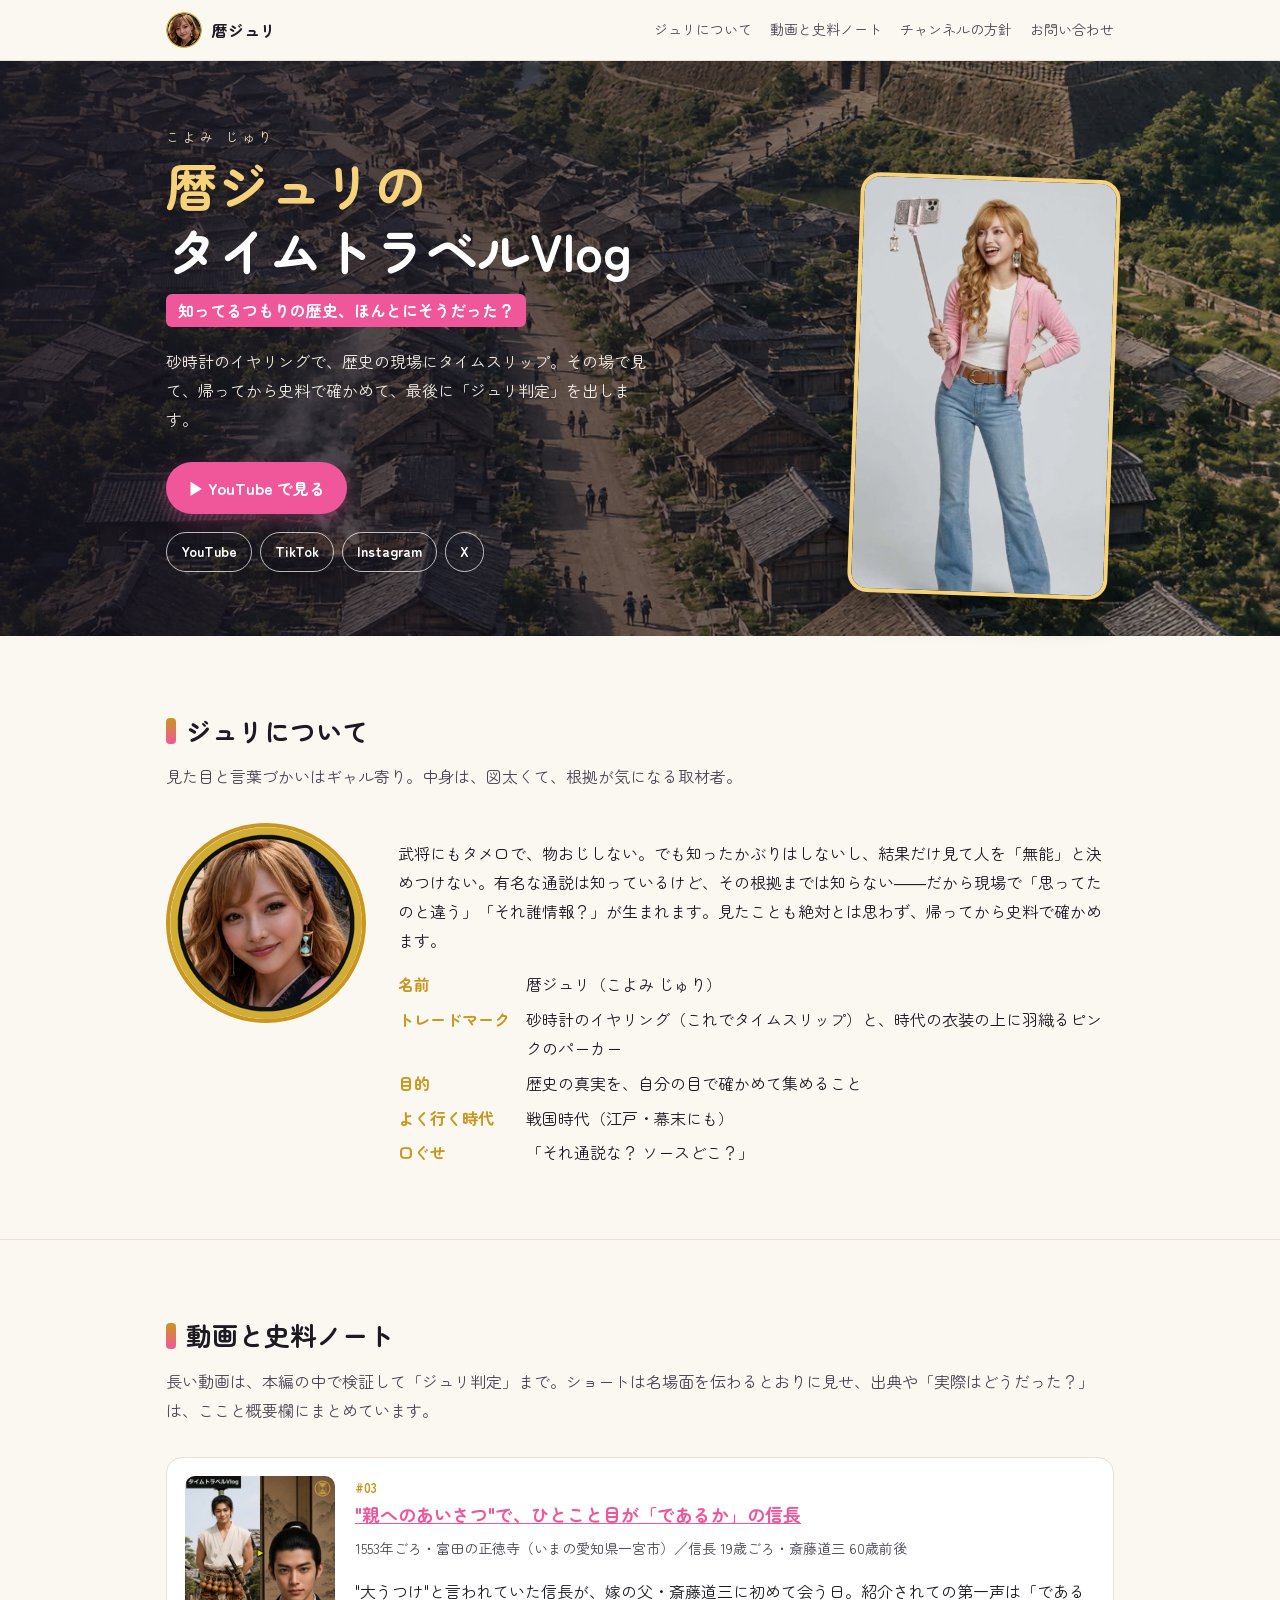
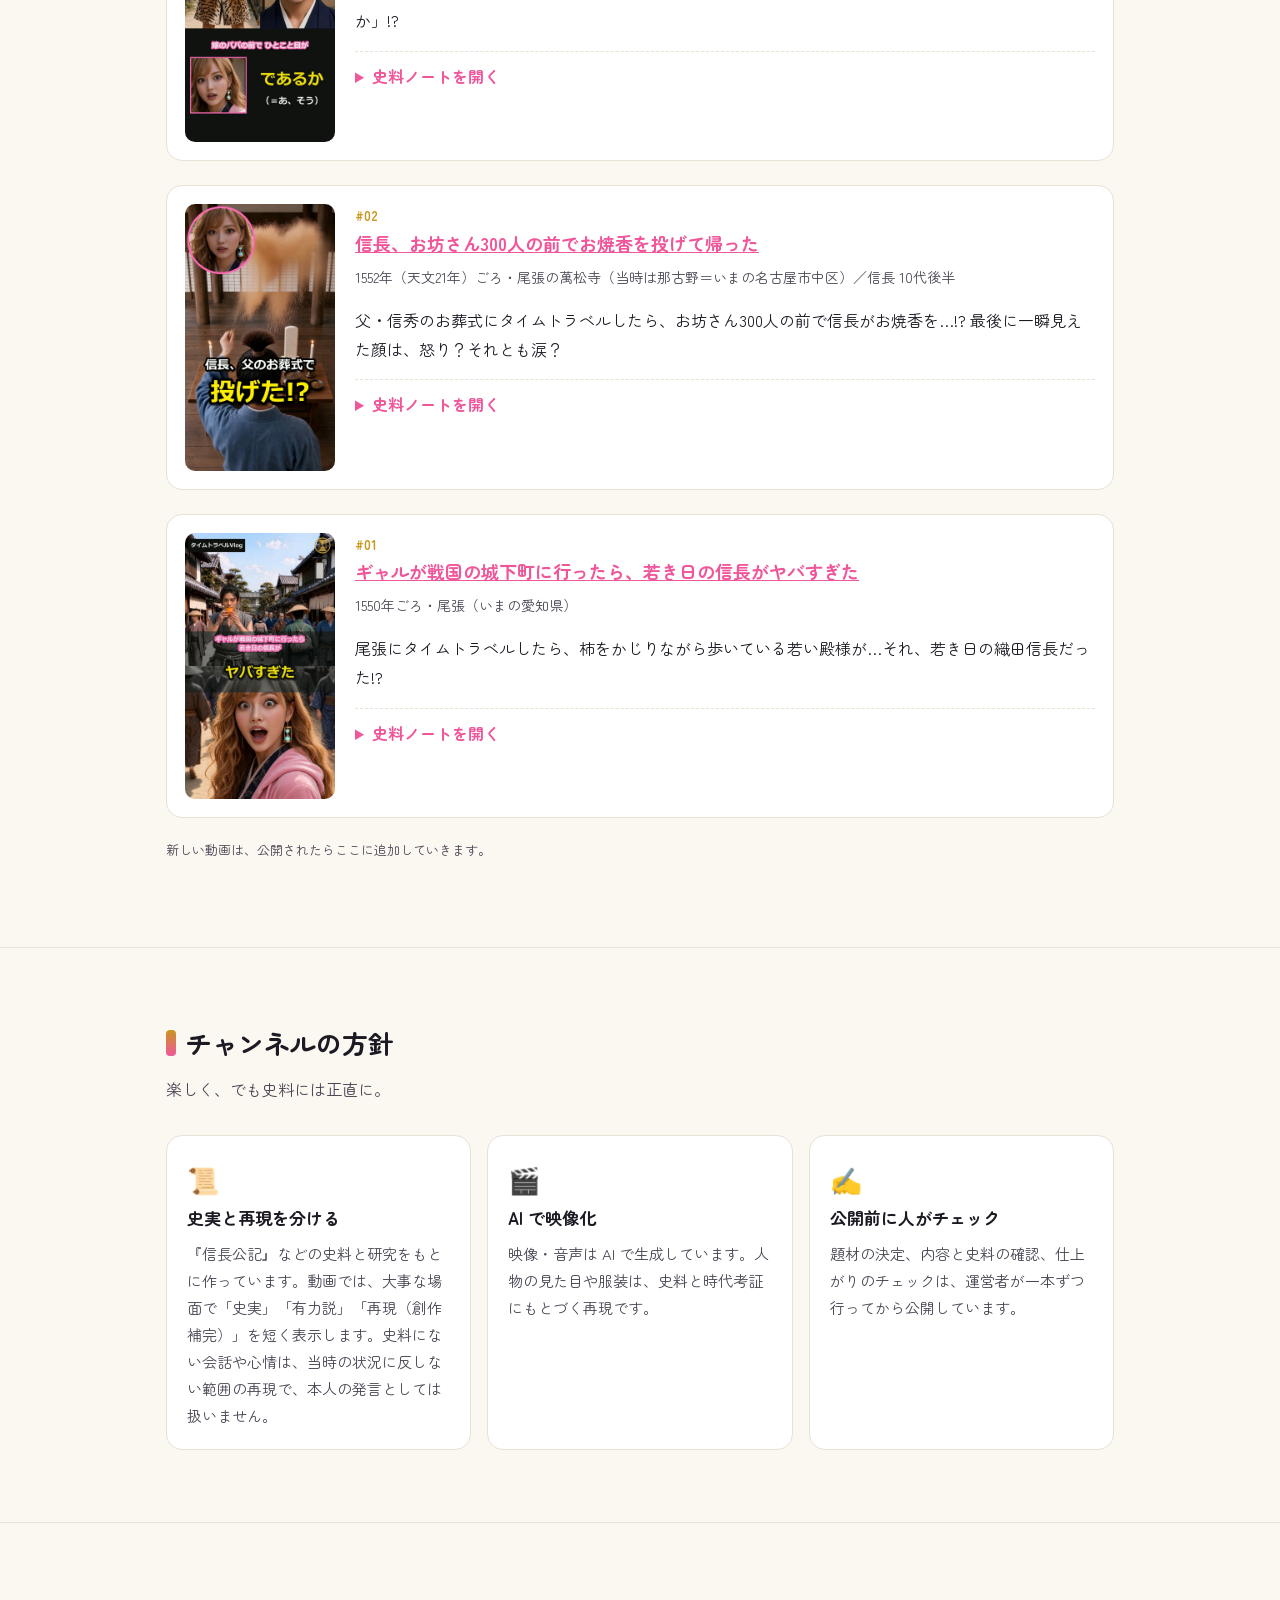
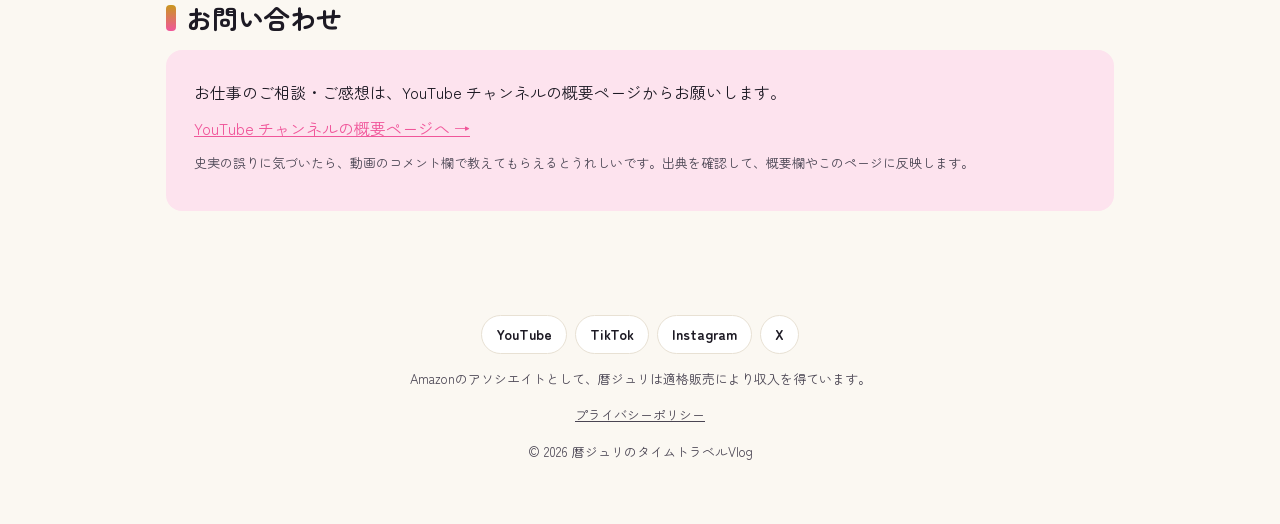
==== commit 6f844828: "サイトのジュリ紹介・方針をマスター仕様書に合わせる" ====
--- a/index.html
+++ b/index.html
@@ -4,9 +4,9 @@
 <meta charset="utf-8">
 <meta name="viewport" content="width=device-width, initial-scale=1">
 <title>暦ジュリのタイムトラベルVlog</title>
-<meta name="description" content="歴史の名場面にタイムトラベルするギャル「暦ジュリ」の YouTube チャンネル公式サイト。動画の一覧と、出典・答え合わせの史料ノート。">
+<meta name="description" content="歴史の現場にタイムスリップして取材する「暦ジュリ」の YouTube チャンネル公式サイト。現場で見て、帰ってから史料で確かめる。動画の一覧と出典の史料ノート。">
 <meta property="og:title" content="暦ジュリのタイムトラベルVlog">
-<meta property="og:description" content="歴史の名場面に、ギャルが行ってみた。動画と史料ノートの公式サイト。">
+<meta property="og:description" content="知ってるつもりの歴史、ほんとにそうだった？ 現場で見て、史料で確かめる。動画と史料ノートの公式サイト。">
 <meta property="og:image" content="icon.png">
 <link rel="icon" href="favicon.png">
 <link rel="preconnect" href="https://fonts.googleapis.com">
@@ -33,8 +33,8 @@
     <div class="hero-text">
       <p class="ruby">こよみ じゅり</p>
       <h1>暦ジュリの<br><span>タイムトラベルVlog</span></h1>
-      <p class="tagline">歴史の名場面に、ギャルが行ってみた</p>
-      <p class="lead">砂時計のイヤリングで、いろんな時代にタイムトラベル。教科書にのってるあの人の、意外すぎる素顔をその場から Vlog でお届けします。</p>
+      <p class="tagline">知ってるつもりの歴史、ほんとにそうだった？</p>
+      <p class="lead">砂時計のイヤリングで、歴史の現場にタイムスリップ。その場で見て、帰ってから史料で確かめて、最後に「ジュリ判定」を出します。</p>
       <a class="btn" href="https://www.youtube.com/@koyomijuri" target="_blank" rel="noopener">▶ YouTube で見る</a>
       <ul class="sns hero-sns">
         <li><a href="https://www.youtube.com/@koyomijuri" target="_blank" rel="noopener">YouTube</a></li>
@@ -51,15 +51,16 @@
 <section id="juri">
   <div class="wrap">
     <h2>ジュリについて</h2>
-    <p class="sub">見た目とノリはギャル、中身は筋金入りの歴史オタク。</p>
+    <p class="sub">見た目と言葉づかいはギャル寄り。中身は、図太くて、根拠が気になる取材者。</p>
     <div class="profile">
       <img src="icon.png" alt="暦ジュリの顔">
       <div>
-        <p>武将にもタメ口で突撃するけど、根は史実リスペクト。「それ、どの本に書いてあるの？」が気になって仕方ないタイプ。名場面の現場に行って、見たまんまを実況します。</p>
+        <p>武将にもタメ口で、物おじしない。でも知ったかぶりはしないし、結果だけ見て人を「無能」と決めつけない。有名な通説は知っているけど、その根拠までは知らない――だから現場で「思ってたのと違う」「それ誰情報？」が生まれます。見たことも絶対とは思わず、帰ってから史料で確かめます。</p>
         <dl>
           <dt>名前</dt><dd>暦ジュリ（こよみ じゅり）</dd>
-          <dt>トレードマーク</dt><dd>砂時計のイヤリング（これでタイムトラベル）</dd>
-          <dt>よく行く時代</dt><dd>戦国時代（これから江戸・幕末にも）</dd>
+          <dt>トレードマーク</dt><dd>砂時計のイヤリング（これでタイムスリップ）と、時代の衣装の上に羽織るピンクのパーカー</dd>
+          <dt>目的</dt><dd>歴史の真実を、自分の目で確かめて集めること</dd>
+          <dt>よく行く時代</dt><dd>戦国時代（江戸・幕末にも）</dd>
           <dt>口ぐせ</dt><dd>「それ通説な？ ソースどこ？」</dd>
         </dl>
       </div>
@@ -70,7 +71,7 @@
 <section id="videos">
   <div class="wrap">
     <h2>動画と史料ノート</h2>
-    <p class="sub">動画は語り継がれている話のとおりに。出典や「実際はどうだった？」は、ここと概要欄にまとめています。</p>
+    <p class="sub">長い動画は、本編の中で検証して「ジュリ判定」まで。ショートは名場面を伝わるとおりに見せ、出典や「実際はどうだった？」は、ここと概要欄にまとめています。</p>
 
     <div class="videos">
       <article class="video">
@@ -146,8 +147,8 @@
     <div class="policy">
       <div>
         <div class="icon">📜</div>
-        <h3>史料をもとに</h3>
-        <p>『信長公記』などの史料をもとに台本を作っています。諸説あるものは「説」として紹介します。</p>
+        <h3>史実と再現を分ける</h3>
+        <p>『信長公記』などの史料と研究をもとに作っています。動画では、大事な場面で「史実」「有力説」「再現（創作補完）」を短く表示します。史料にない会話や心情は、当時の状況に反しない範囲の再現で、本人の発言としては扱いません。</p>
       </div>
       <div>
         <div class="icon">🎬</div>
@@ -156,8 +157,8 @@
       </div>
       <div>
         <div class="icon">✍️</div>
-        <h3>脚本は人の手で</h3>
-        <p>ネタ選び・台本・ジュリのセリフ・編集は、運営者が一本ずつ作っています。</p>
+        <h3>公開前に人がチェック</h3>
+        <p>題材の決定、内容と史料の確認、仕上がりのチェックは、運営者が一本ずつ行ってから公開しています。</p>
       </div>
     </div>
   </div>
